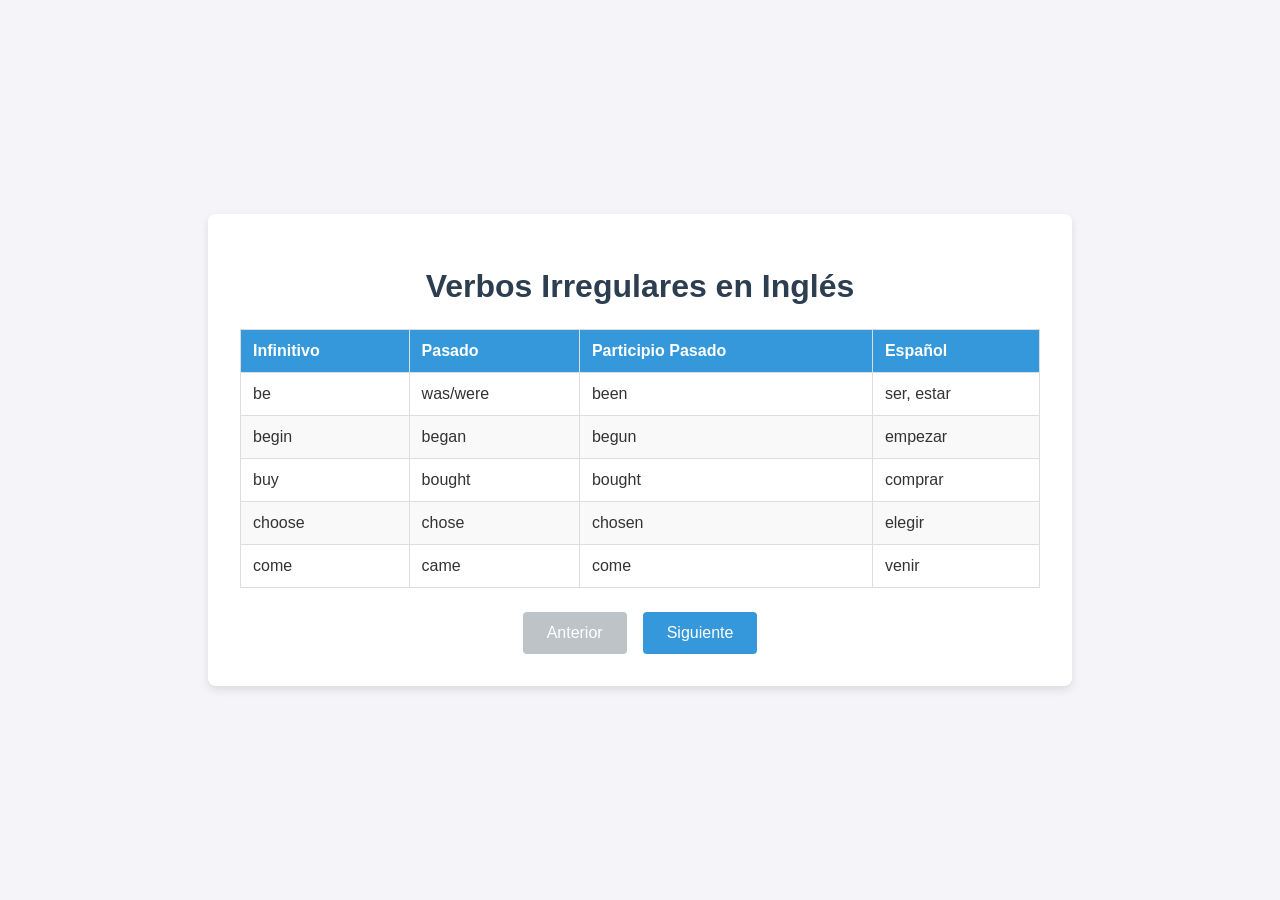
==== index.html @ e2b2cc5c "add(verbs): ajustar tabla de verbos  irregulares" ====
<!DOCTYPE html>
<html lang="es">
<head>
    <meta charset="UTF-8">
    <meta name="viewport" content="width=device-width, initial-scale=1.0">
    <title>Verbos Irregulares en Inglés</title>
    <link rel="stylesheet" href="css/styles.css">
</head>
<body>

    <div class="container">
        <h1>Verbos Irregulares en Inglés</h1>
        <table id="verb-table">
            <thead>
                <tr>
                    <th>Infinitivo</th>
                    <th>Pasado</th>
                    <th>Participio Pasado</th>
                    <th>Español</th>
                </tr>
            </thead>
            <tbody>
                <!-- Los datos de los verbos se insertarán aquí con JavaScript -->
            </tbody>
        </table>
        <div class="navigation">
            <button id="prev-btn">Anterior</button>
            <button id="next-btn">Siguiente</button>
        </div>
    </div>

    <script src="js/app.js"></script>
</body>
</html>
---- css/styles.css ----
body {
    font-family: sans-serif;
    background-color: #f4f4f9;
    color: #333;
    display: flex;
    justify-content: center;
    align-items: center;
    min-height: 100vh;
    margin: 0;
}

.container {
    background-color: white;
    padding: 2rem;
    border-radius: 8px;
    box-shadow: 0 4px 8px rgba(0, 0, 0, 0.1);
    width: 90%;
    max-width: 800px;
    text-align: center;
}

h1 {
    color: #2c3e50;
    margin-bottom: 1.5rem;
}

table {
    width: 100%;
    border-collapse: collapse;
    margin-bottom: 1.5rem;
}

th, td {
    padding: 0.75rem;
    border: 1px solid #ddd;
    text-align: left;
}

thead {
    background-color: #3498db;
    color: white;
}

th {
    font-weight: bold;
}

tbody tr:nth-child(even) {
    background-color: #f9f9f9;
}

.navigation {
    display: flex;
    justify-content: center;
    gap: 1rem;
}

button {
    background-color: #3498db;
    color: white;
    border: none;
    padding: 0.75rem 1.5rem;
    border-radius: 4px;
    cursor: pointer;
    font-size: 1rem;
    transition: background-color 0.3s;
}

button:hover {
    background-color: #2980b9;
}

button:disabled {
    background-color: #bdc3c7;
    cursor: not-allowed;
}
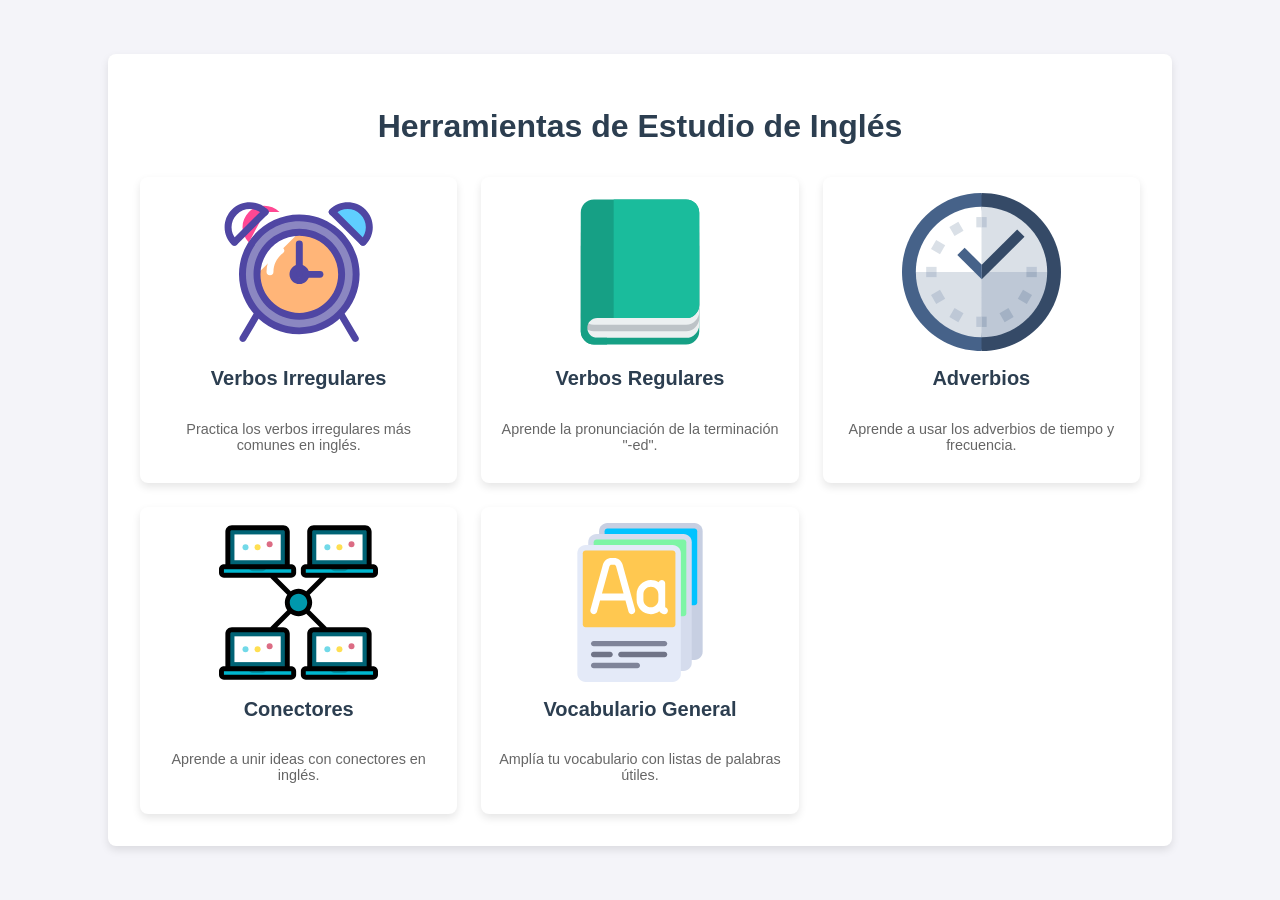
==== commit 6cfd91ca: "actualizacion lista" ====
--- a/index.html
+++ b/index.html
@@ -3,32 +3,39 @@
 <head>
     <meta charset="UTF-8">
     <meta name="viewport" content="width=device-width, initial-scale=1.0">
-    <title>Verbos Irregulares en Inglés</title>
+    <title>Herramientas de Estudio de Inglés</title>
     <link rel="stylesheet" href="css/styles.css">
 </head>
 <body>
-
     <div class="container">
-        <h1>Verbos Irregulares en Inglés</h1>
-        <table id="verb-table">
-            <thead>
-                <tr>
-                    <th>Infinitivo</th>
-                    <th>Pasado</th>
-                    <th>Participio Pasado</th>
-                    <th>Español</th>
-                </tr>
-            </thead>
-            <tbody>
-                <!-- Los datos de los verbos se insertarán aquí con JavaScript -->
-            </tbody>
-        </table>
-        <div class="navigation">
-            <button id="prev-btn">Anterior</button>
-            <button id="next-btn">Siguiente</button>
+        <h1>Herramientas de Estudio de Inglés</h1>
+        <div class="menu-container">
+            <a href="verbs.html" class="menu-card">
+                <img src="[data-uri]" alt="Estudiar Verbos Irregulares">
+                <h2>Verbos Irregulares</h2>
+                <p>Practica los verbos irregulares más comunes en inglés.</p>
+            </a>
+            <a href="regular-verbs.html" class="menu-card">
+                <img src="[data-uri]" alt="Estudiar Verbos Regulares">
+                <h2>Verbos Regulares</h2>
+                <p>Aprende la pronunciación de la terminación "-ed".</p>
+            </a>
+            <a href="adverbs.html" class="menu-card">
+                <img src="[data-uri]" alt="Estudiar Adverbios">
+                <h2>Adverbios</h2>
+                <p>Aprende a usar los adverbios de tiempo y frecuencia.</p>
+            </a>
+             <a href="connectors.html" class="menu-card">
+                <img src="[data-uri]" alt="Estudiar Conectores">
+                <h2>Conectores</h2>
+                <p>Aprende a unir ideas con conectores en inglés.</p>
+            </a>
+             <a href="vocabulary.html" class="menu-card">
+                <img src="[data-uri]" alt="Estudiar Vocabulario">
+                <h2>Vocabulario General</h2>
+                <p>Amplía tu vocabulario con listas de palabras útiles.</p>
+            </a>
         </div>
     </div>
-
-    <script src="js/app.js"></script>
 </body>
 </html>
--- a/css/styles.css
+++ b/css/styles.css
@@ -15,7 +15,7 @@
     border-radius: 8px;
     box-shadow: 0 4px 8px rgba(0, 0, 0, 0.1);
     width: 90%;
-    max-width: 800px;
+    max-width: 1000px;
     text-align: center;
 }
 
@@ -74,3 +74,139 @@
     background-color: #bdc3c7;
     cursor: not-allowed;
 }
+
+.back-link {
+    display: block;
+    text-align: left;
+    margin-bottom: 1.5rem;
+    color: #3498db;
+    text-decoration: none;
+    font-weight: bold;
+}
+
+.back-link:hover {
+    text-decoration: underline;
+}
+
+h2 {
+    color: #2c3e50;
+    margin-top: 2rem;
+    margin-bottom: 1rem;
+    border-bottom: 2px solid #3498db;
+    padding-bottom: 0.5rem;
+    text-align: left;
+}
+
+h3 {
+    margin-top: 1.5rem;
+    color: #333;
+    text-align: left;
+}
+
+ul {
+    text-align: left;
+    padding-left: 20px;
+    line-height: 1.6;
+}
+
+li code {
+    background-color: #eee;
+    padding: 2px 4px;
+    border-radius: 4px;
+    font-family: monospace;
+}
+
+.menu-container {
+    display: grid;
+    grid-template-columns: 1fr;
+    gap: 1.5rem;
+    margin-top: 2rem;
+}
+
+.menu-card {
+    background-color: #fff;
+    border-radius: 8px;
+    box-shadow: 0 4px 8px rgba(0,0,0,0.1);
+    overflow: hidden;
+    text-decoration: none;
+    color: inherit;
+    transition: transform 0.3s, box-shadow 0.3s;
+    display: flex;
+    flex-direction: column;
+    align-items: center;
+    padding-top: 1rem;
+}
+
+.menu-card:hover {
+    transform: translateY(-5px);
+    box-shadow: 0 8px 16px rgba(0,0,0,0.2);
+}
+
+.menu-card img {
+    width: 50%;
+    height: auto;
+    object-fit: contain;
+}
+
+.menu-card h2 {
+    font-size: 1.25rem;
+    margin: 1rem 0 0.5rem;
+    border-bottom: none; /* Override general h2 style */
+    text-align: center;
+}
+
+.menu-card p {
+    font-size: 0.9rem;
+    padding: 0 1rem 1rem;
+    color: #666;
+}
+
+.table-wrapper {
+    overflow-x: auto;
+    margin-top: 1rem;
+}
+
+
+/* Responsive Design */
+@media (max-width: 768px) {
+    body {
+        align-items: flex-start;
+        padding-top: 1rem;
+    }
+
+    .container {
+        padding: 1rem;
+        width: 95%;
+    }
+
+    h1 {
+        font-size: 1.5rem;
+    }
+
+    th, td {
+        padding: 0.5rem;
+        font-size: 0.9rem;
+    }
+
+    button {
+        padding: 0.6rem 1.2rem;
+        font-size: 0.9rem;
+    }
+
+    .navigation {
+        flex-direction: column;
+        gap: 0.5rem;
+    }
+    
+    .menu-card {
+        width: 100%;
+        max-width: 350px;
+    }
+}
+
+/* Tablet and Desktop Layout */
+@media (min-width: 768px) {
+    .menu-container {
+        grid-template-columns: repeat(3, 1fr);
+    }
+}
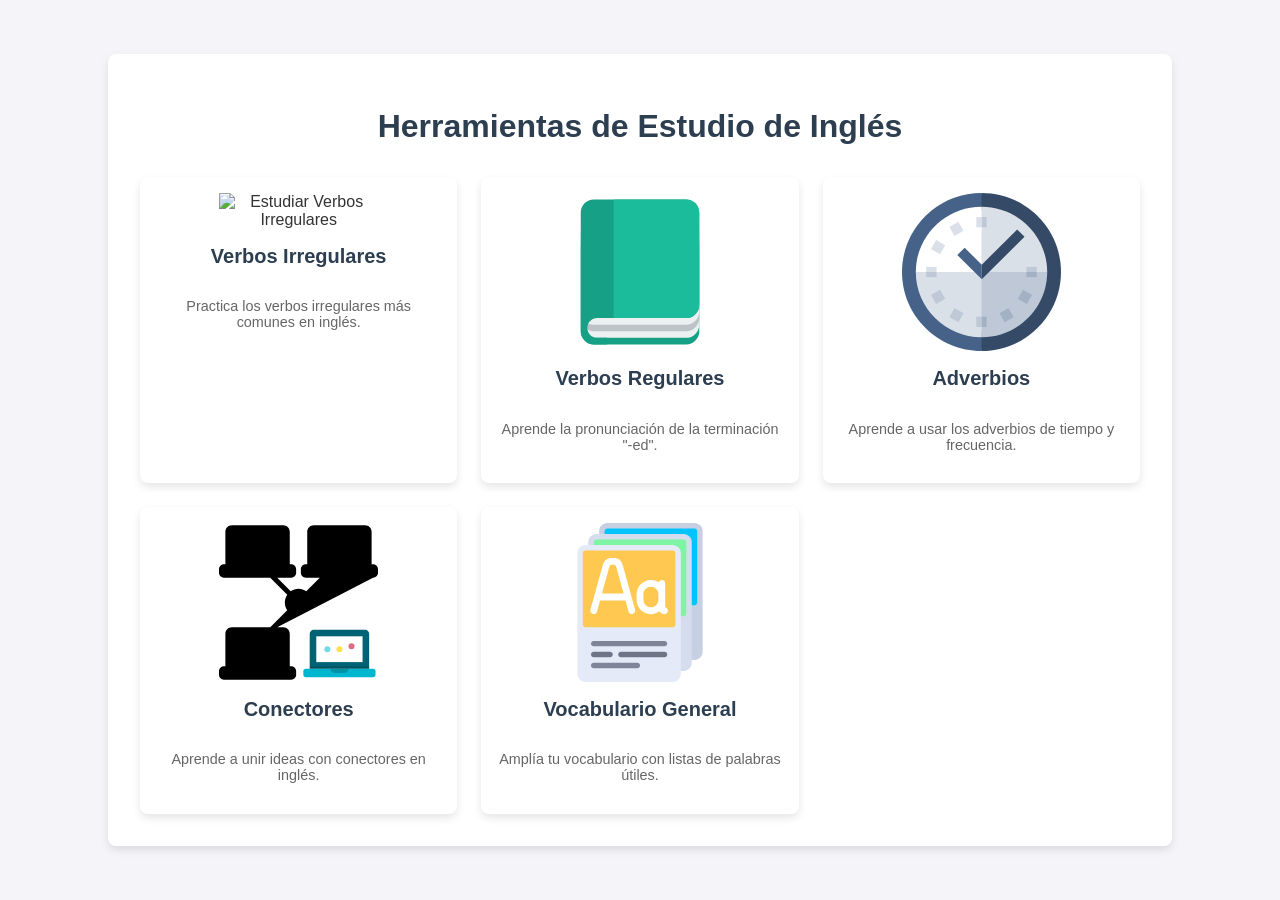
==== commit be0ec902: "actualizacion lista css" ====
--- a/index.html
+++ b/index.html
@@ -4,14 +4,14 @@
     <meta charset="UTF-8">
     <meta name="viewport" content="width=device-width, initial-scale=1.0">
     <title>Herramientas de Estudio de Inglés</title>
-    <link rel="stylesheet" href="css/styles.css">
+    <link rel="stylesheet" href="./css/styles.css">
 </head>
 <body>
     <div class="container">
         <h1>Herramientas de Estudio de Inglés</h1>
         <div class="menu-container">
             <a href="verbs.html" class="menu-card">
-                <img src="[data-uri]" alt="Estudiar Verbos Irregulares">
+                <img src="[data-uri]" alt="Estudiar Verbos Irregulares">
                 <h2>Verbos Irregulares</h2>
                 <p>Practica los verbos irregulares más comunes en inglés.</p>
             </a>
@@ -26,7 +26,7 @@
                 <p>Aprende a usar los adverbios de tiempo y frecuencia.</p>
             </a>
              <a href="connectors.html" class="menu-card">
-                <img src="[data-uri]" alt="Estudiar Conectores">
+                <img src="[data-uri]" alt="Estudiar Conectores">
                 <h2>Conectores</h2>
                 <p>Aprende a unir ideas con conectores en inglés.</p>
             </a>
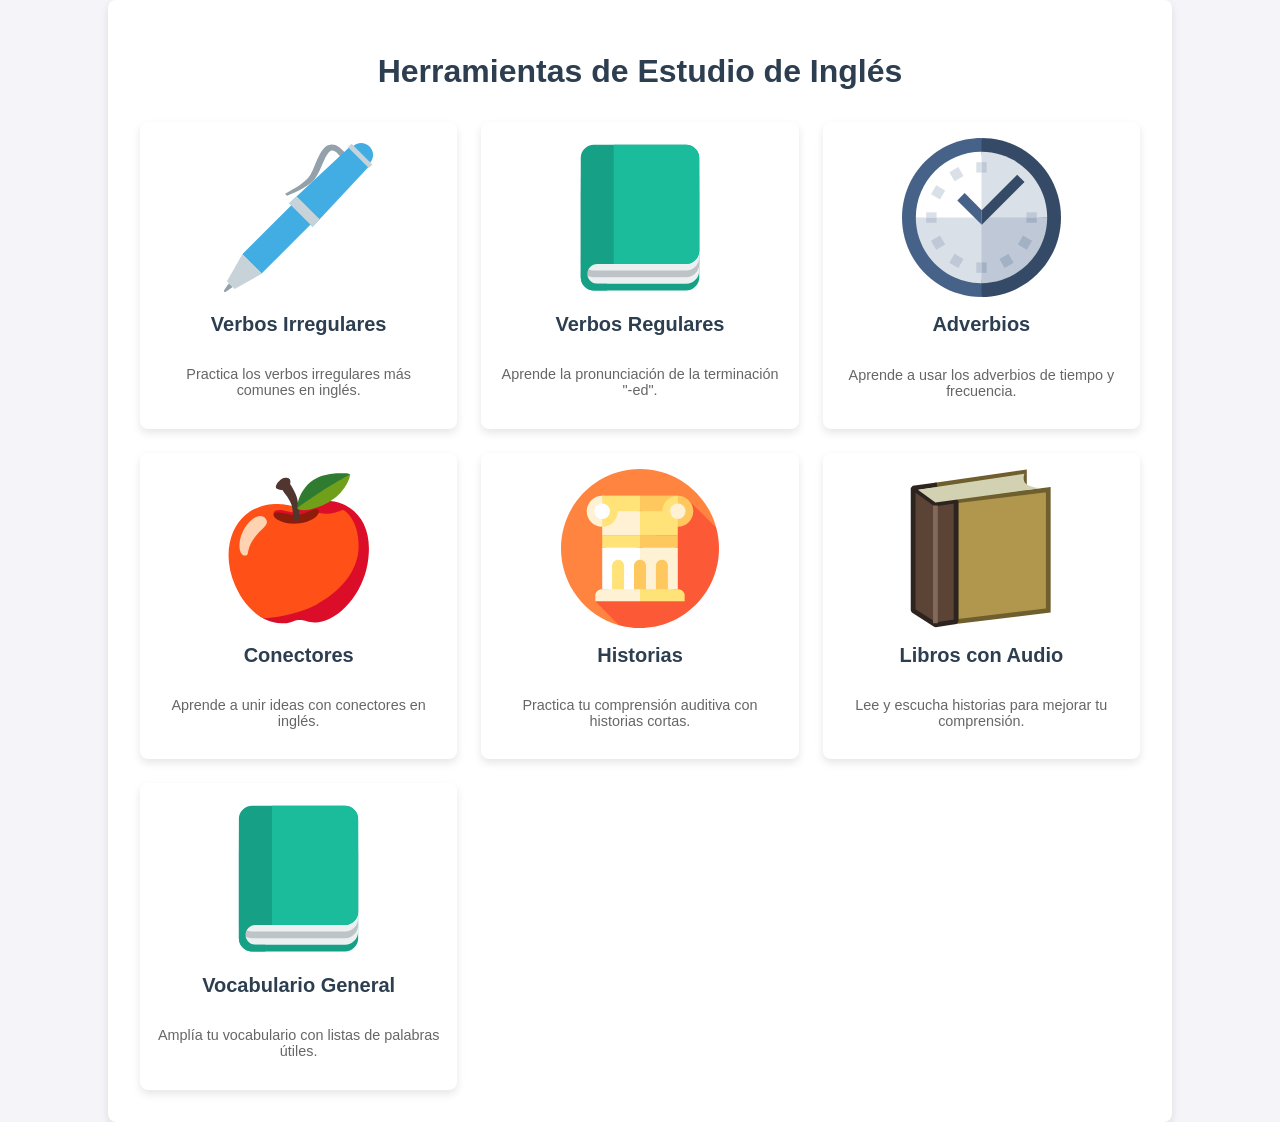
==== commit 556cd7ae: "ajuste 4 añadiendo historias" ====
--- a/index.html
+++ b/index.html
@@ -11,7 +11,7 @@
         <h1>Herramientas de Estudio de Inglés</h1>
         <div class="menu-container">
             <a href="verbs.html" class="menu-card">
-                <img src="[data-uri]" alt="Estudiar Verbos Irregulares">
+                <img src="[data-uri]" alt="Estudiar Verbos Irregulares">
                 <h2>Verbos Irregulares</h2>
                 <p>Practica los verbos irregulares más comunes en inglés.</p>
             </a>
@@ -25,13 +25,23 @@
                 <h2>Adverbios</h2>
                 <p>Aprende a usar los adverbios de tiempo y frecuencia.</p>
             </a>
-             <a href="connectors.html" class="menu-card">
-                <img src="[data-uri]" alt="Estudiar Conectores">
+            <a href="connectors.html" class="menu-card">
+                <img src="[data-uri]" alt="Estudiar Conectores">
                 <h2>Conectores</h2>
                 <p>Aprende a unir ideas con conectores en inglés.</p>
             </a>
-             <a href="vocabulary.html" class="menu-card">
-                <img src="[data-uri]" alt="Estudiar Vocabulario">
+            <a href="stories.html" class="menu-card">
+                <img src="[data-uri]" alt="Historias en Inglés">
+                <h2>Historias</h2>
+                <p>Practica tu comprensión auditiva con historias cortas.</p>
+            </a>
+            <a href="narnia.html" class="menu-card">
+                <img src="[data-uri]" alt="Estudiar Libros">
+                <h2>Libros con Audio</h2>
+                <p>Lee y escucha historias para mejorar tu comprensión.</p>
+            </a>
+            <a href="vocabulary.html" class="menu-card">
+                <img src="[data-uri]" alt="Estudiar Vocabulario">
                 <h2>Vocabulario General</h2>
                 <p>Amplía tu vocabulario con listas de palabras útiles.</p>
             </a>
--- a/css/styles.css
+++ b/css/styles.css
@@ -123,8 +123,15 @@
     margin-top: 2rem;
 }
 
+.stories-menu-container {
+    display: grid;
+    grid-template-columns: repeat(4, 1fr);
+    gap: 20px;
+    margin-top: 20px;
+}
+
 .menu-card {
-    background-color: #fff;
+    background-color: #ffffff;
     border-radius: 8px;
     box-shadow: 0 4px 8px rgba(0,0,0,0.1);
     overflow: hidden;
@@ -210,3 +217,25 @@
         grid-template-columns: repeat(3, 1fr);
     }
 }
+
+@media (max-width: 1024px) {
+    .menu-container {
+        grid-template-columns: repeat(3, 1fr);
+    }
+    .stories-menu-container {
+        grid-template-columns: repeat(3, 1fr);
+    }
+}
+
+/* For mobile */
+@media (max-width: 600px) {
+    .menu-container {
+        grid-template-columns: 1fr;
+    }
+    .stories-menu-container {
+        grid-template-columns: 1fr;
+    }
+    h1 {
+        font-size: 1.8em;
+    }
+}
